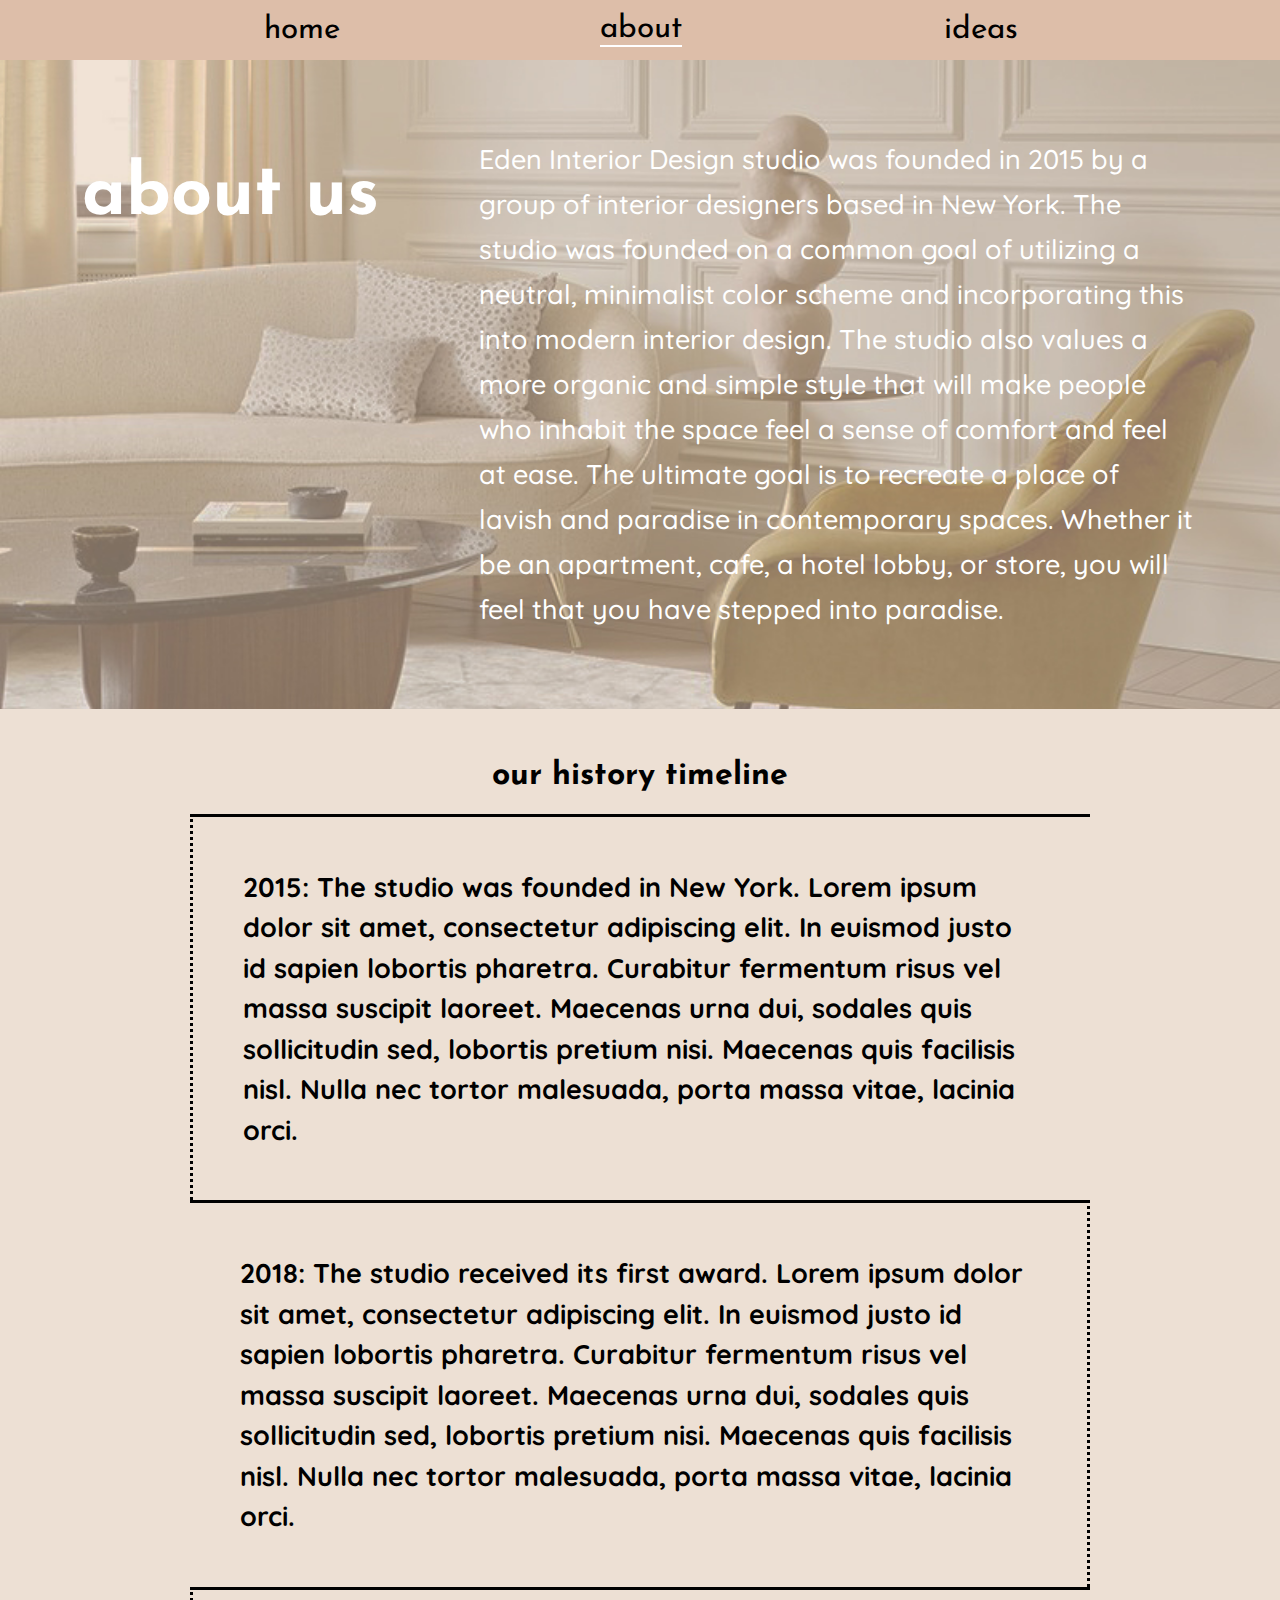
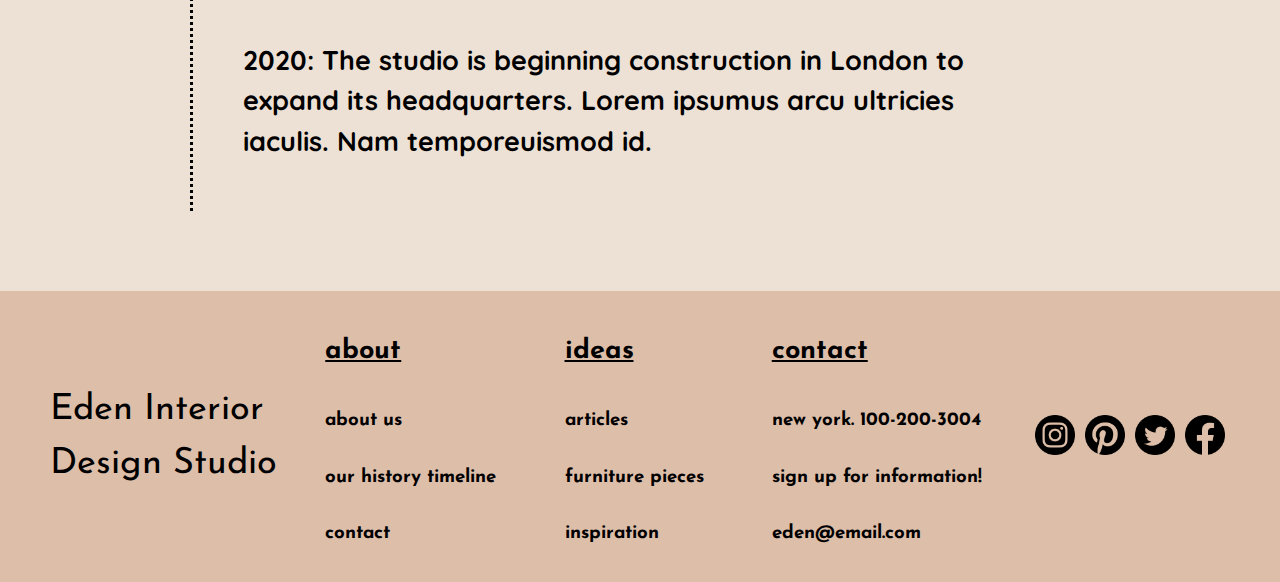
==== about.html @ f348c4e8 "website" ====
<!DOCTYPE html>
<html lang="en" dir="ltr">

<head>
  <meta charset="utf-8">
  <!--Link to style sheet-->
  <link rel="stylesheet" href="about.css">
  <!--Josefin Sans/heading font-->
  <link rel="preconnect" href="https://fonts.gstatic.com">
  <link href="https://fonts.googleapis.com/css2?family=Josefin+Sans&display=swap" rel="stylesheet">
  <!--Quicksand/body font-->
  <link rel="preconnect" href="https://fonts.gstatic.com">
  <link href="https://fonts.googleapis.com/css2?family=Josefin+Sans&family=Quicksand&display=swap" rel="stylesheet">
  <link rel="preconnect" href="https://fonts.gstatic.com">
  <link href="https://fonts.googleapis.com/css2?family=Quicksand:wght@500&display=swap" rel="stylesheet">
  <title>about</title>
</head>

<body>
  <!--container for everything-->
  <div class="mainContainer">

    <!--navigation menu at the top, only this part is a grid-->
    <div class="navContainer">
      <div class="navigation">
        <!--title-->
        <div class="home">
          <a href="index.html">home</a>
        </div>
        <!--about-->
        <div class="aboutLink">
          <a class="active" href="about.html">about</a>
        </div>
        <!--ideas-->
        <div class="ideasLink">
          <a href="ideas.html">ideas</a>
        </div>
      </div>
    </div>

    <!--about us section-->
    <div class="aboutUs">
      <h2>about us</h2>
      <p>Eden Interior Design studio was founded in 2015 by a group of interior
      designers based in New York. The studio was founded on a common goal of
      utilizing a neutral, minimalist color scheme and incorporating this into
      modern interior design. The studio also values a more organic and simple
      style that will make people who inhabit the space feel a sense of comfort
      and feel at ease. The ultimate goal is to recreate a place of lavish and
      paradise in contemporary spaces. Whether it be an apartment, cafe, a hotel
      lobby, or store, you will feel that you have stepped into paradise.</p>
    </div>

    <!--timeline to showcase history of the design studio-->
    <div class="timeline">
      <h1>our history timeline</h1>
      <h4>
        2015: The studio was founded in New York. Lorem ipsum dolor sit amet, consectetur adipiscing elit. In euismod justo id sapien lobortis pharetra. Curabitur fermentum risus vel massa suscipit laoreet. Maecenas urna dui, sodales quis sollicitudin sed, lobortis pretium nisi. Maecenas quis facilisis nisl. Nulla nec tortor malesuada, porta massa vitae, lacinia orci.</h4>
      <h4>
        2018: The studio received its first award. Lorem ipsum dolor sit amet, consectetur adipiscing elit. In euismod justo id sapien lobortis pharetra. Curabitur fermentum risus vel massa suscipit laoreet. Maecenas urna dui, sodales quis sollicitudin sed, lobortis pretium nisi. Maecenas quis facilisis nisl. Nulla nec tortor malesuada, porta massa vitae, lacinia orci.</h4>
      <h4>
        2020: The studio is beginning construction in London to expand its headquarters. Lorem ipsumus arcu ultricies
        iaculis. Nam temporeuismod id.</h4>
    </div>


    <!--contact-footer-->
    <div class="contactFooter">
      <!--title-->
      <div class="edenFooter">
        Eden Interior<br>Design Studio
      </div>
      <!--sections of the website-->
      <div class="aboutFooter">
        <h3>about</h3>
        <h3>about us</h3>
        <h3>our history timeline</h3>
        <h3>contact</h3>
      </div>
      <div class="ideasFooter">
        <h3>ideas</h3>
        <h3>articles</h3>
        <h3>furniture pieces</h3>
        <h3>inspiration</h3>
      </div>
      <!--contact info-->
      <div class="contact">
        <h3>contact</h3>
        <h3>new york. 100-200-3004</h3>
        <h3>sign up for information!</h3>
        <h3>eden@email.com</h3>
      </div>
      <!--social media icons w/ fake links-->
      <div class="socialMedia">
        <a href="#"><img src="Images/instagram.png" width="40vmin" height="40vmin"></a>
        <a href="#"><img src="Images/pinterest.png" width="40vmin" height="40vmin"></a>
        <a href="#"><img src="Images/twitter.png" width="40vmin" height="40vmin"></a>
        <a href="#"><img src="Images/facebook.png" width="40vmin" height="40vmin"></a>
      </div>
    </div>
</body>

</html>
---- about.css ----
body {
  margin: 0px;
  padding: 0px;
  background-color: #ede0d4;
}

/*navigation start*/
.navContainer {
  display: grid;
  grid-template-columns: 1fr;
  grid-template-rows: 60px;
}

.navigation {
  background-color: #ddbea9;
  display: grid;
  grid-column: 1/12;
  grid-row: 1/2;
  padding-top: 10px;
  padding-bottom: 10px;
}

.home {
  display: grid;
  grid-column: 3/5;
  align-items: center;
  width: 8vmin;
  font-size: 3.5vmin;
}

.aboutLink {
  display: grid;
  grid-column: 5/7;
  align-items: center;
  width: 9vmin;
  font-size: 3.5vmin;
}

.ideasLink {
  display: grid;
  grid-column: 7/9;
  align-items: center;
  width: 8vmin;
  font-size: 3.5vmin;
}

.aboutLink, .home, .ideasLink {
  font-family: Josefin Sans, sans-serif;
}

a:link {
  text-decoration: none;
  color: black;
}

a:visited {
  color: white;
  text-decoration: none;
}

a:hover {
  color: white;
  border-bottom: solid white 2px;
}

.active {
  color: white;
  border-bottom: solid white 2px;
}

/*navigation end*/
.aboutUs {
  background-image: url("Images/interior2.jpg");
  background-size: cover;
  display: flex;
  justify-content: center;
  color: white
}

h2 {
  margin-top: 0px;
  margin-bottom: 0px;
  font-size: 8vmin;
  font-family: Josefin Sans, sans-serif;
  display: flex;
  flex-direction: column;
  padding-top: 100px;
  padding-left: 50px;
  padding-right: 50px;
}

p {
  font-size: 3vmin;
  font-family: Quicksand, sans-serif;
  flex-direction: column;
  padding: 50px;
  width: 80vmin;
  line-height: 5vmin;
  font-weight: 500;
}

/*timeline code inspired by Lauren Chilcote https://codepen.io/letsbleachthis/pen/YJgNpv*/
.timeline {
  margin: auto;
  max-width: 100vmin;
  margin-bottom: 50px;
  background-color: #ede0d4;
  padding: 30px;
}

h4 {
  font-family: Quicksand, sans-serif;
  font-size: 3vmin;
  line-height: 4.5vmin;
  border-top: 3px solid black;
  border-image-slice: 1;
  border-width: 3px;
  margin: 0;
  counter-increment: section;
  position: relative;
}

h4:nth-child(odd) {
  border-right: 3px dotted black;
  padding-left: 0;
  padding: 50px;
}

h4:nth-child(even) {
  border-left: 3px dotted black;
  padding-right: 0;
  padding: 50px;
}

h4:first-child {
  border-top: 0;
}

h1 {
  font-family: Josefin Sans, sans-serif;
  text-align: center;
}

.contactFooter {
  background-color: #e6ccb2;
}

h3 {
  font-family: Josefin Sans, sans-serif;
}

/*footer start*/
.contactFooter {
  background-color: #ddbea9;
  display: flex;
  justify-content: space-between;
}

.edenFooter {
  display: flex;
  flex-direction: row;
  align-items: center;
  font-family: Josefin Sans, sans-serif;
  font-size: 4vmin;
  line-height: 6vmin;
  padding-left: 50px;
}

.aboutFooter {
  display: flex;
  flex-direction: column;
  padding: 20px;
}

.ideasFooter {
  display: flex;
  flex-direction: column;
  padding: 20px;
}

.contact {
  display: flex;
  flex-direction: column;
  padding: 20px;
}

.socialMedia {
  display: flex;
  flex-direction: row;
  align-items: center;
  padding-right: 50px;
}

.aboutFooter h3:first-of-type {
  text-decoration: underline;
  font-size: 3vmin;
}

.ideasFooter h3:first-of-type {
  text-decoration: underline;
  font-size: 3vmin;
}

.contact h3:first-of-type {
  text-decoration: underline;
  font-size: 3vmin;
}

.socialMedia img {
  padding: 5px;
}

/*footer end*/
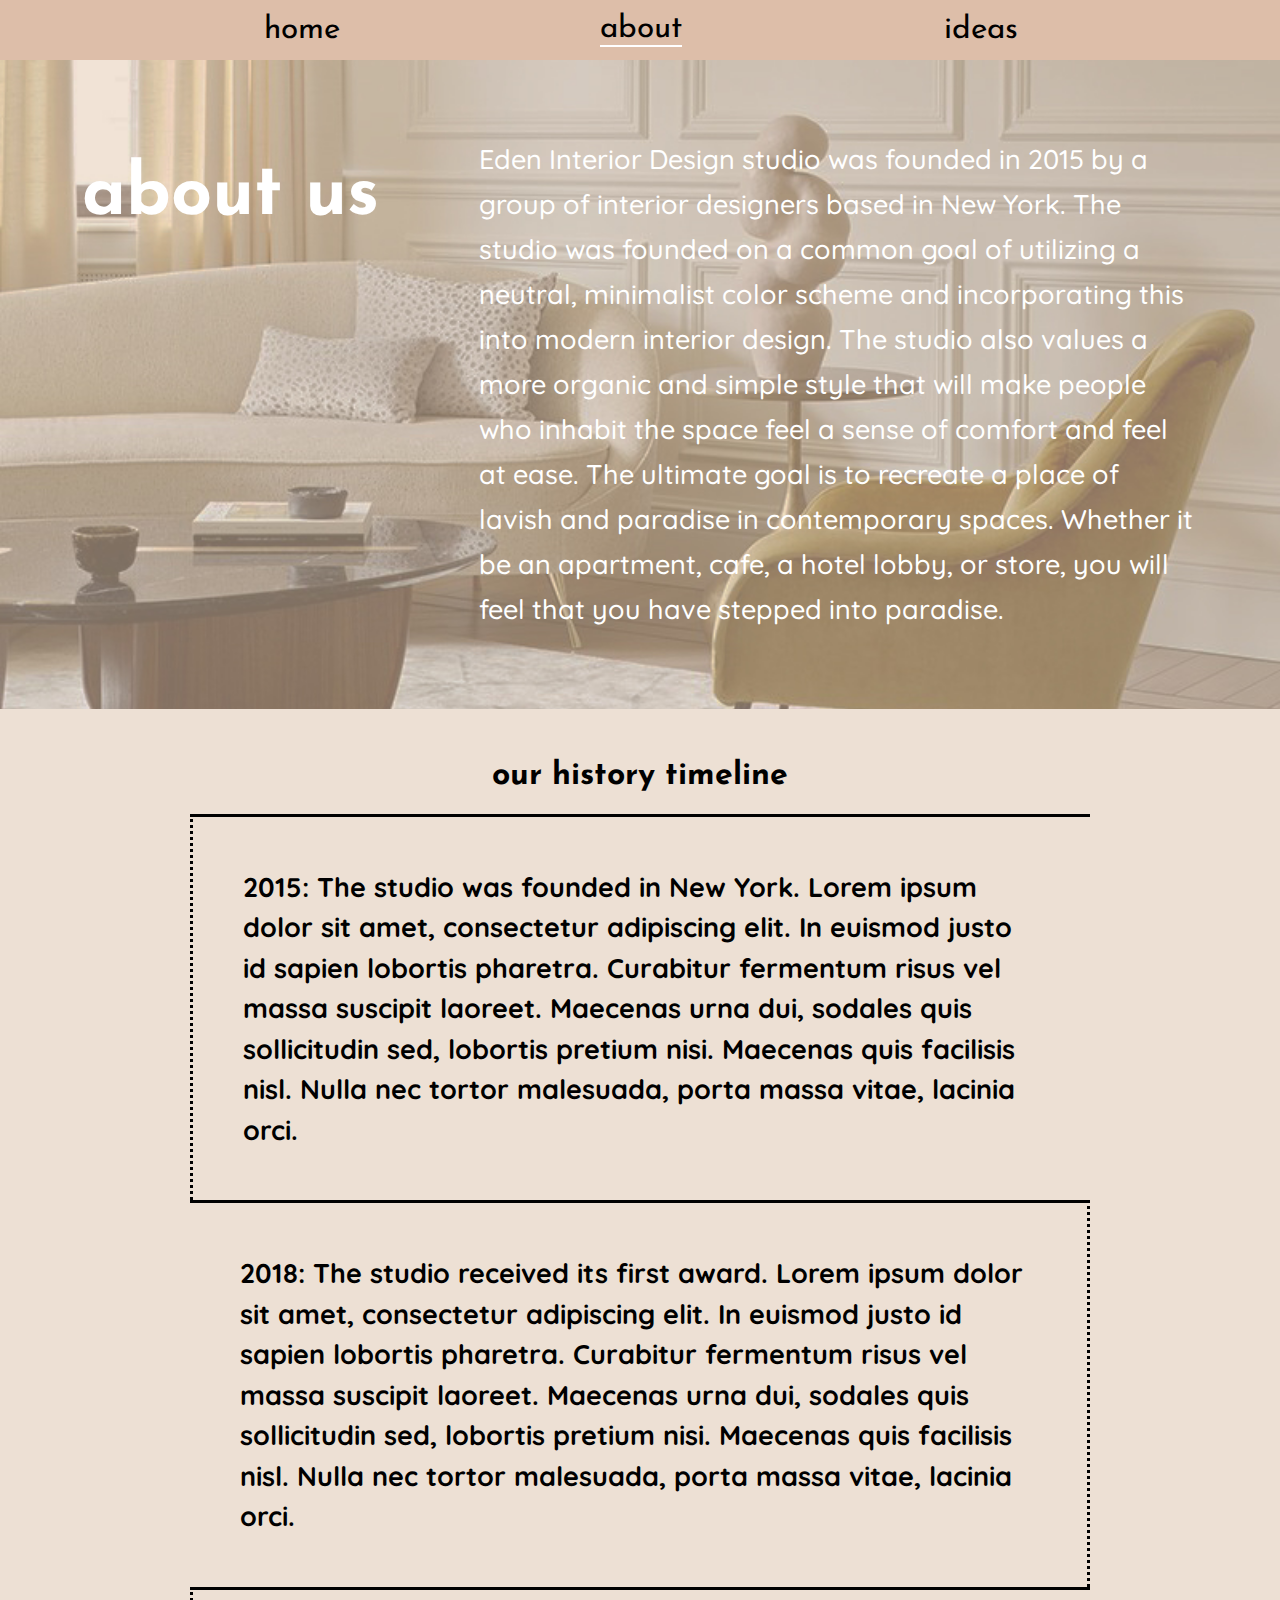
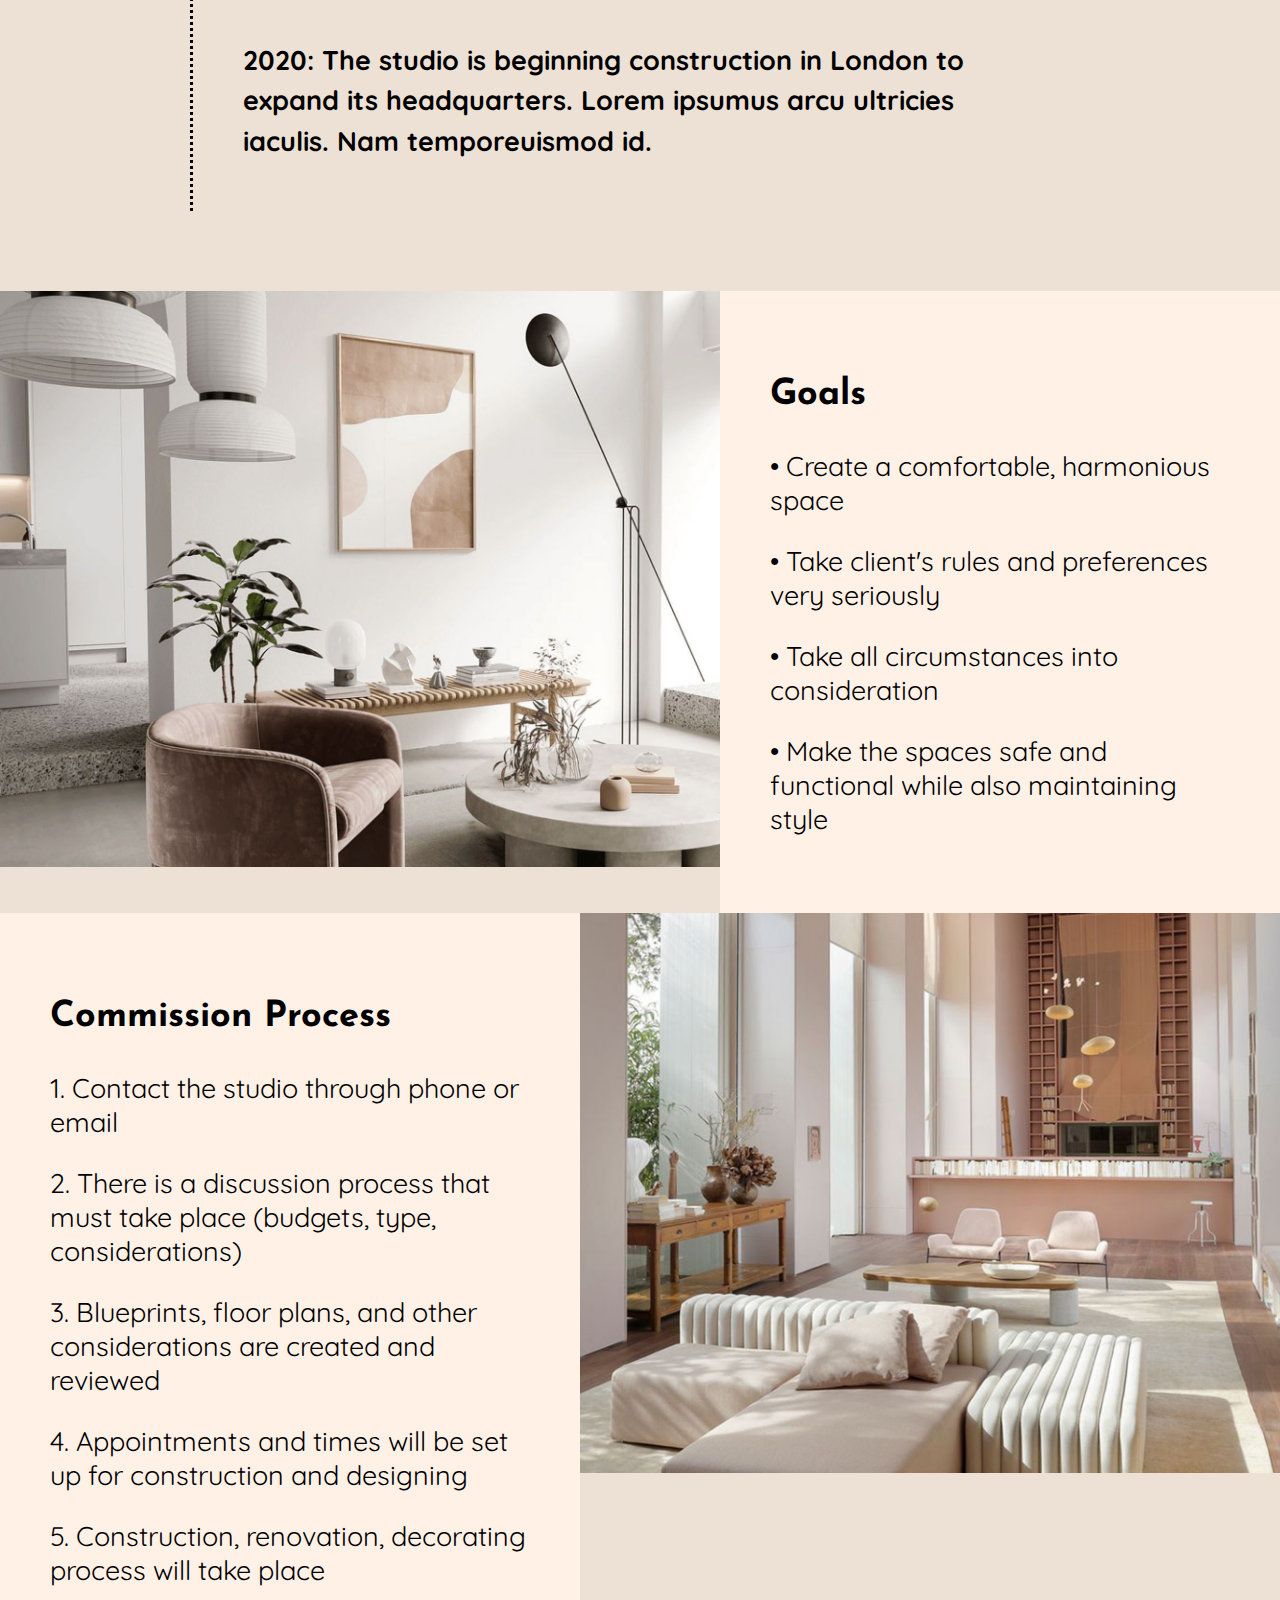
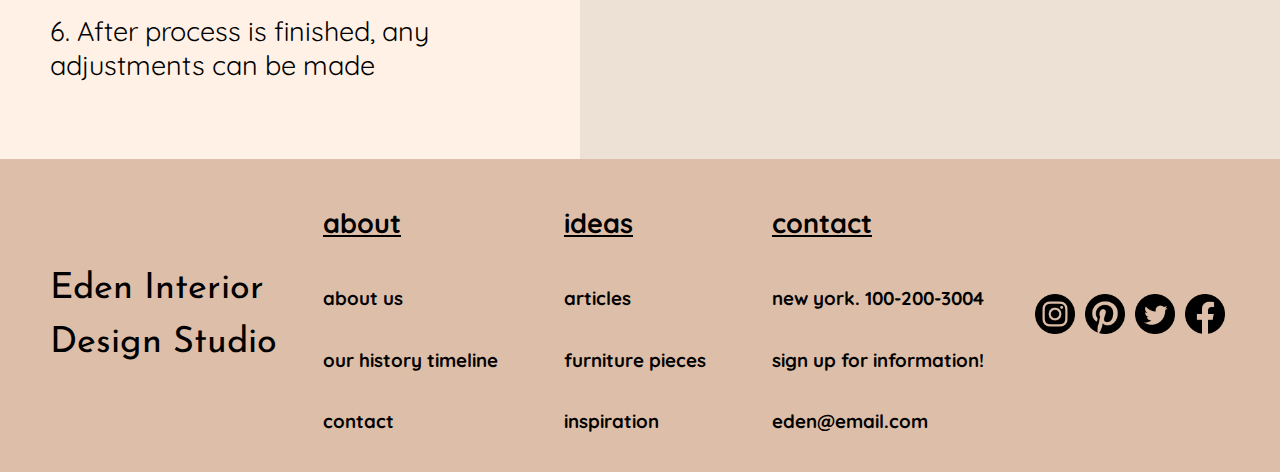
==== commit fc3269c3: "edited" ====
--- a/about.html
+++ b/about.html
@@ -63,6 +63,37 @@
         iaculis. Nam temporeuismod id.</h4>
     </div>
 
+<!--goals of the studio-->
+<div class="botSection">
+<div class="goalsSection">
+     <div class="goalsImg">
+       <img src="Images/goals.jpeg" width="720">
+     </div>
+        <div class="goalsDesc">
+       <h3>Goals</h3>
+       <p>• Create a comfortable, harmonious space</p>
+       <p>• Take client's rules and preferences very seriously</p>
+       <p>• Take all circumstances into consideration</p>
+       <p>• Make the spaces safe and functional while also maintaining style</p>
+     </div>
+</div>
+
+<!--commission process-->
+<div class="commSection">
+     <div class="commDesc">
+       <h3>Commission Process</h3>
+       <p>1. Contact the studio through phone or email</p>
+       <p>2. There is a discussion process that must take place (budgets, type, considerations)</p>
+       <p>3. Blueprints, floor plans, and other considerations are created and reviewed</p>
+       <p>4. Appointments and times will be set up for construction and designing</p>
+       <p>5. Construction, renovation, decorating process will take place</p>
+       <p>6. After process is finished, any adjustments can be made</p>
+     </div>
+     <div class="commImg">
+       <img src="Images/comm.jpeg" width="700">
+     </div>
+   </div>
+ </div>
 
     <!--contact-footer-->
     <div class="contactFooter">
--- a/about.css
+++ b/about.css
@@ -67,14 +67,14 @@
   color: white;
   border-bottom: solid white 2px;
 }
-
 /*navigation end*/
+
 .aboutUs {
   background-image: url("Images/interior2.jpg");
   background-size: cover;
   display: flex;
   justify-content: center;
-  color: white
+  color: white;
 }
 
 h2 {
@@ -89,7 +89,7 @@
   padding-right: 50px;
 }
 
-p {
+.aboutUs p {
   font-size: 3vmin;
   font-family: Quicksand, sans-serif;
   flex-direction: column;
@@ -141,12 +141,61 @@
   text-align: center;
 }
 
-.contactFooter {
-  background-color: #e6ccb2;
-}
-
-h3 {
-  font-family: Josefin Sans, sans-serif;
+.botSection {
+  width: 100%
+}
+
+.goalsSection {
+  display: flex;
+  flex-direction: row;
+}
+
+.goalsImg {
+  flex-direction: row;
+}
+
+.goalsDesc {
+  padding: 50px;
+  text-align: left;
+  font-family: Josefin Sans, sans-serif;
+  font-size: 4vmin;
+  flex-direction: row;
+  background-color: #fff1e6;
+}
+
+.goalsDesc h3 {
+  font-family: Josefin Sans, sans-serif;
+  text-align: left;
+  font-size: 4vmin;
+}
+
+.goalsDesc, .commDesc p {
+  font-family: Quicksand, sans-serif;
+  font-size: 3vmin;
+}
+
+.commSection {
+  display: flex;
+  flex-direction: row;
+}
+
+.commImg {
+  flex-direction: row;
+}
+
+.commDesc {
+  padding: 50px;
+  text-align: left;
+  font-family: Josefin Sans, sans-serif;
+  font-size: 4vmin;
+  flex-direction: row;
+  background-color: #fff1e6;
+}
+
+.commDesc h3 {
+  font-family: Josefin Sans, sans-serif;
+  text-align: left;
+  font-size: 4vmin;
 }
 
 /*footer start*/
@@ -210,4 +259,8 @@
   padding: 5px;
 }
 
+.contactFooter h3 {
+    font-family: Quicksand, sans-serif;
+}
+
 /*footer end*/
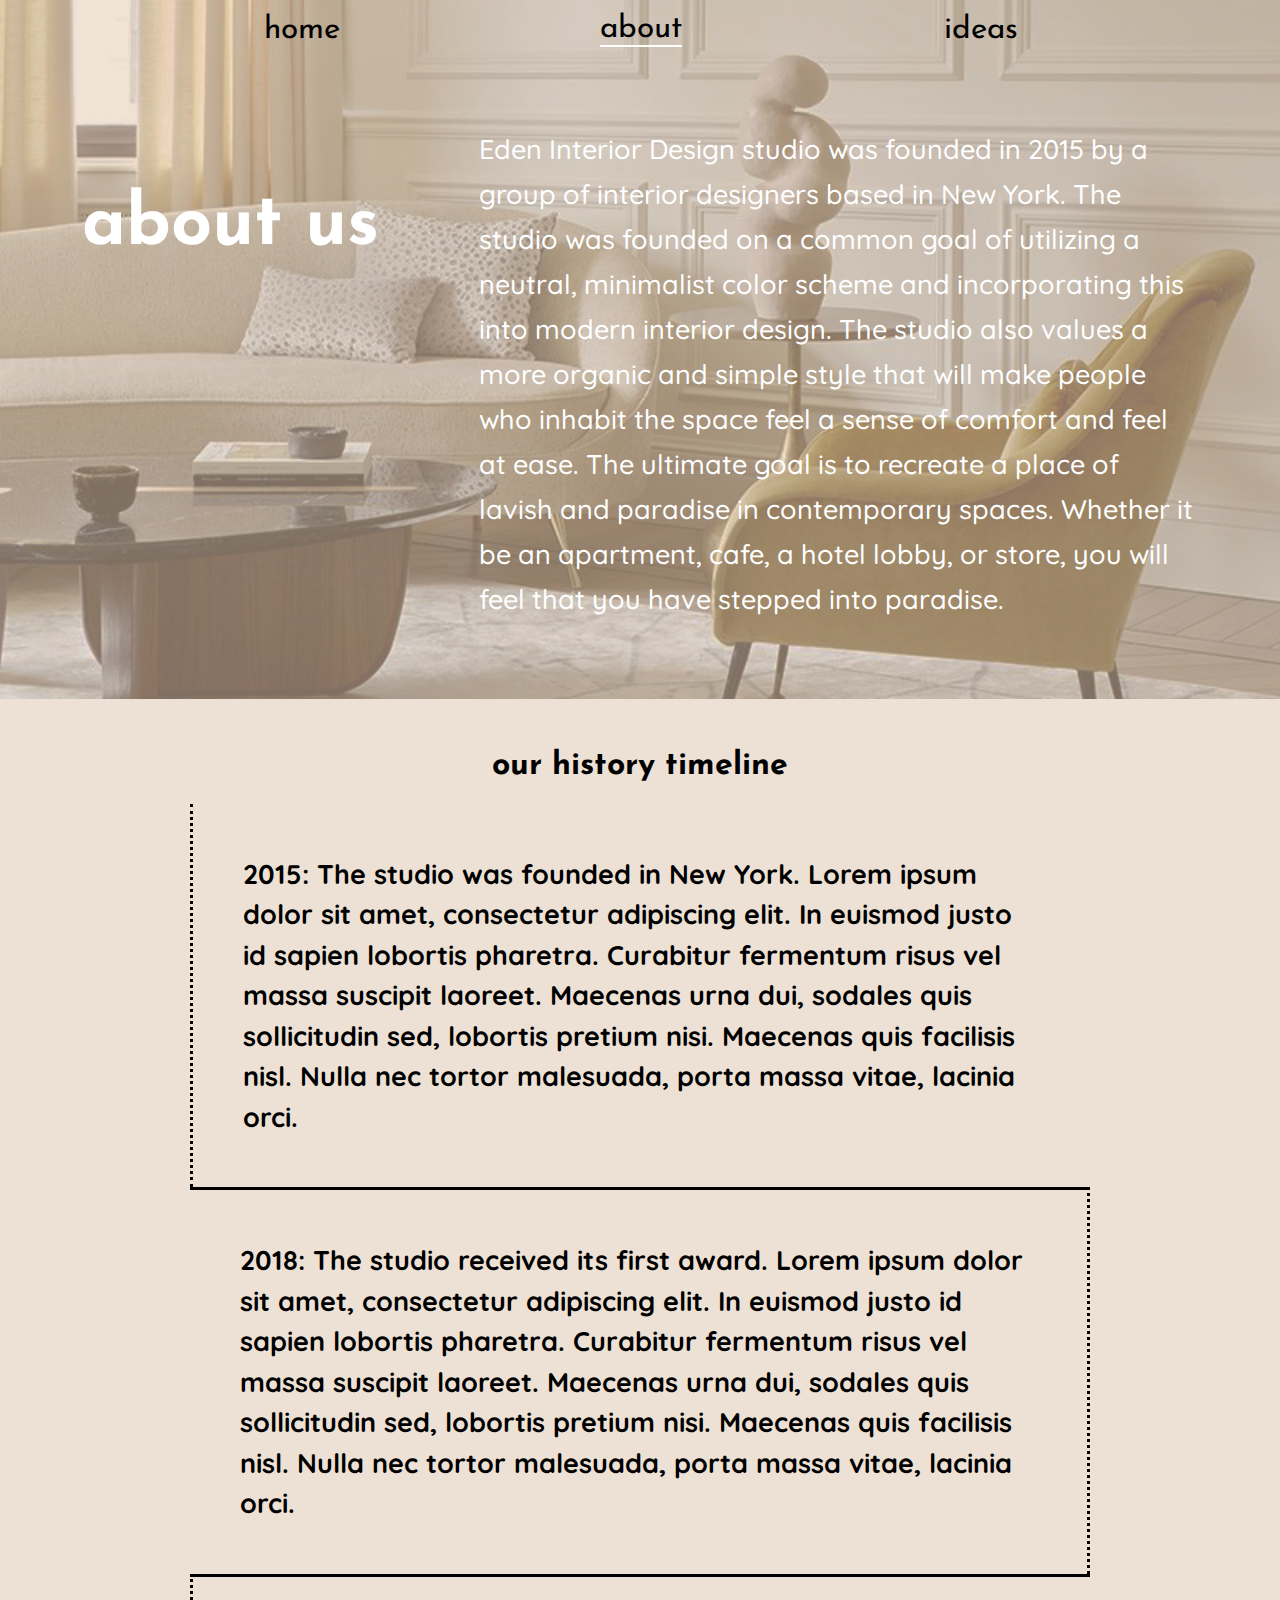
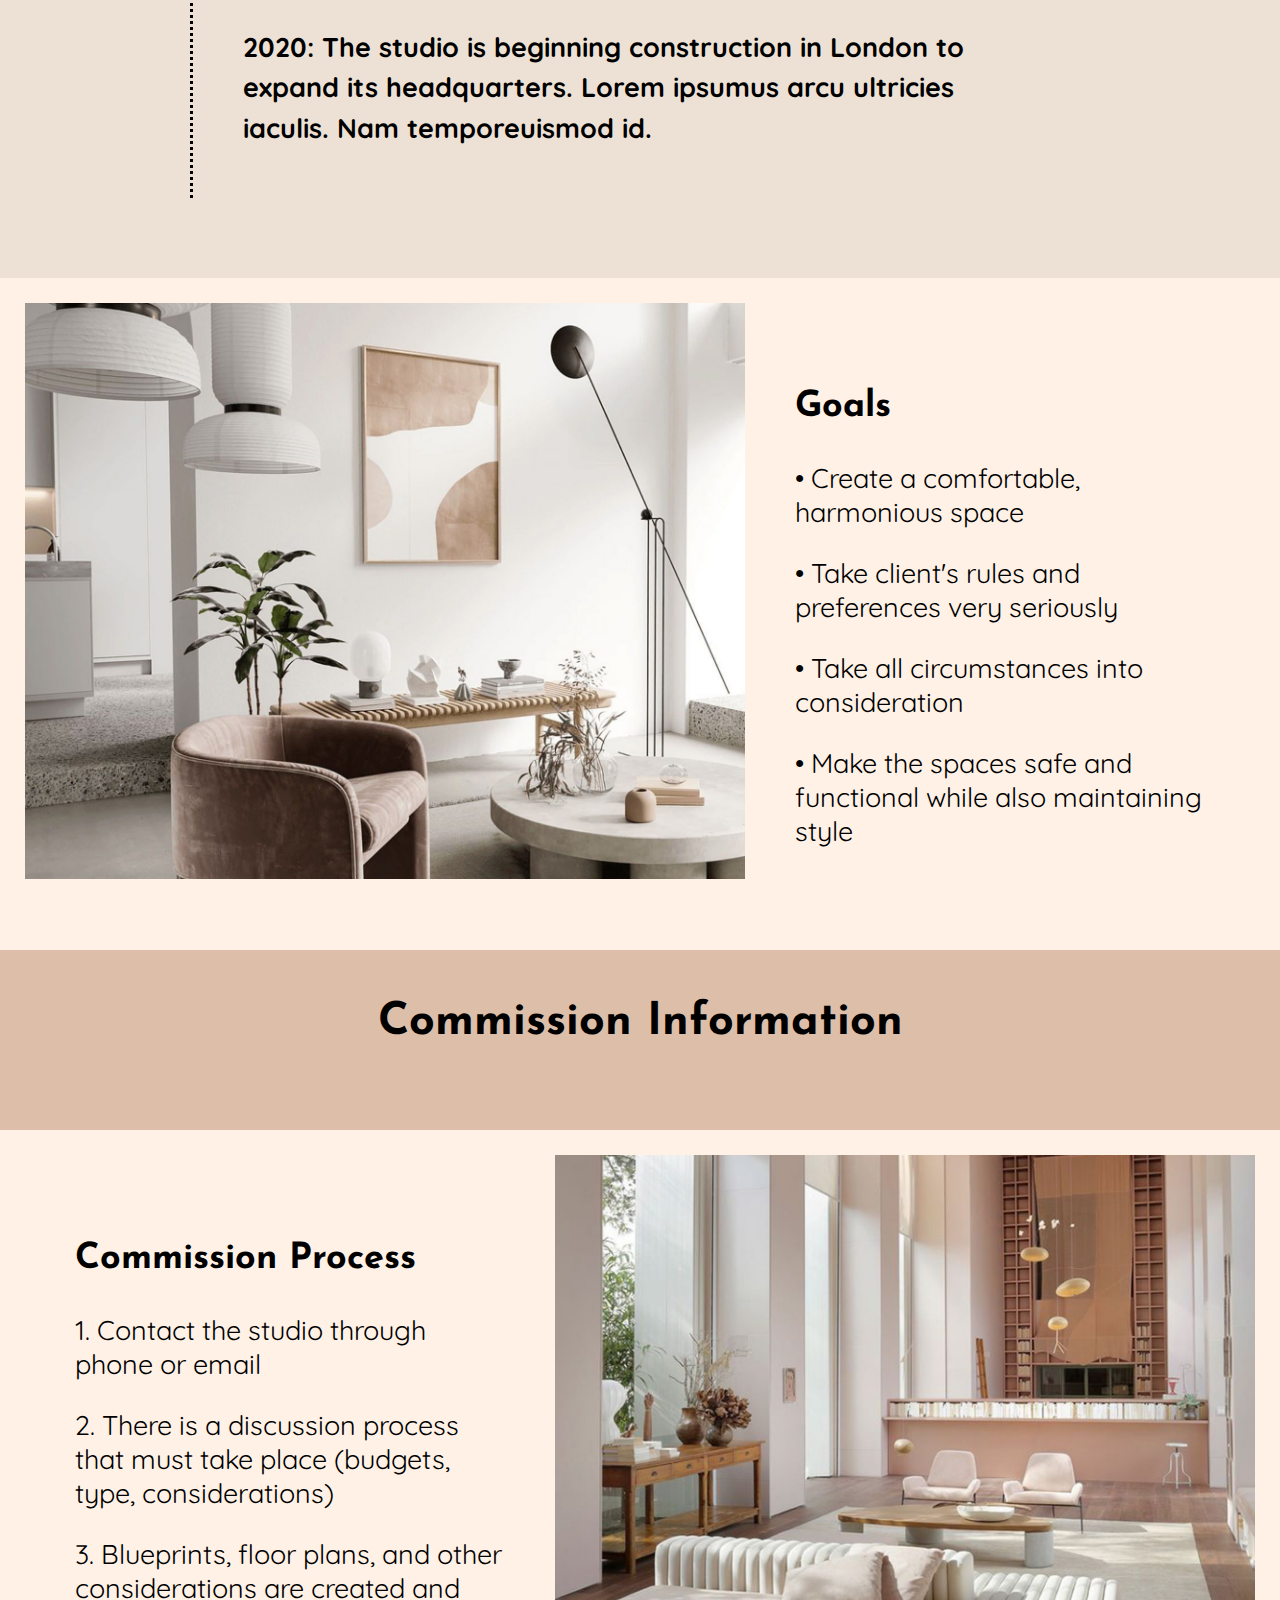
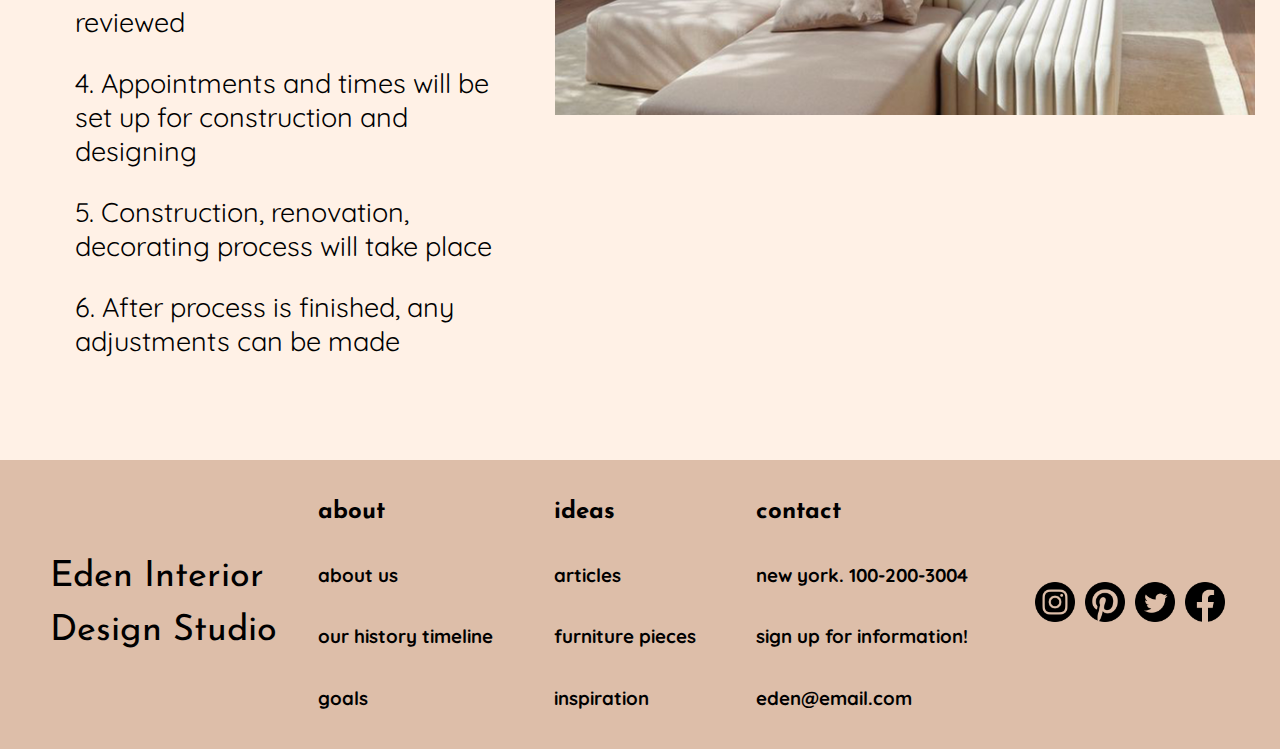
==== commit 8d1fdc3a: "feedback update" ====
--- a/about.html
+++ b/about.html
@@ -21,7 +21,7 @@
   <div class="mainContainer">
 
     <!--navigation menu at the top, only this part is a grid-->
-    <div class="navContainer">
+    <div class="topSection">
       <div class="navigation">
         <!--title-->
         <div class="home">
@@ -36,7 +36,6 @@
           <a href="ideas.html">ideas</a>
         </div>
       </div>
-    </div>
 
     <!--about us section-->
     <div class="aboutUs">
@@ -50,6 +49,7 @@
       paradise in contemporary spaces. Whether it be an apartment, cafe, a hotel
       lobby, or store, you will feel that you have stepped into paradise.</p>
     </div>
+  </div>
 
     <!--timeline to showcase history of the design studio-->
     <div class="timeline">
@@ -78,6 +78,11 @@
      </div>
 </div>
 
+<!--division-->
+<div class="divide">
+  <h1>Commission Information</h1>
+</div>
+
 <!--commission process-->
 <div class="commSection">
      <div class="commDesc">
@@ -103,23 +108,23 @@
       </div>
       <!--sections of the website-->
       <div class="aboutFooter">
-        <h3>about</h3>
-        <h3>about us</h3>
-        <h3>our history timeline</h3>
-        <h3>contact</h3>
+        <a href="about.html"><h2>about</h2></a>
+        <a href="about.html"><h3>about us</h3></a>
+        <a href="about.html"><h3>our history timeline</h3></a>
+        <a href="about.html"><h3>goals</h3></a>
       </div>
       <div class="ideasFooter">
-        <h3>ideas</h3>
-        <h3>articles</h3>
-        <h3>furniture pieces</h3>
-        <h3>inspiration</h3>
+        <a href="ideas.html"><h2>ideas</h2></a>
+        <a href="ideas.html"><h3>articles</h3></a>
+        <a href="ideas.html"><h3>furniture pieces</h3></a>
+        <a href="ideas.html"><h3>inspiration</h3></a>
       </div>
       <!--contact info-->
       <div class="contact">
-        <h3>contact</h3>
-        <h3>new york. 100-200-3004</h3>
+        <h2>contact</h2>
+        <a href="https://goo.gl/maps/3KFXocj4p8dcLFqP6"><h3>new york. 100-200-3004</h3></a>
         <h3>sign up for information!</h3>
-        <h3>eden@email.com</h3>
+        <a href="https://www.google.com/webhp?hl=en&sa=X&ved=0ahUKEwjugs2hsNjvAhWLVc0KHXc4D_QQPAgI"><h3>eden@email.com</h3</a>
       </div>
       <!--social media icons w/ fake links-->
       <div class="socialMedia">
--- a/about.css
+++ b/about.css
@@ -5,14 +5,14 @@
 }
 
 /*navigation start*/
-.navContainer {
-  display: grid;
-  grid-template-columns: 1fr;
-  grid-template-rows: 60px;
+.topSection {
+  display: grid;
+  grid-template-columns: repeat(11, 1fr);
+  grid-template-rows: 60px 300px 1fr;
 }
 
 .navigation {
-  background-color: #ddbea9;
+  background-color: transparent;
   display: grid;
   grid-column: 1/12;
   grid-row: 1/2;
@@ -48,22 +48,22 @@
   font-family: Josefin Sans, sans-serif;
 }
 
-a:link {
+.navigation a:link {
   text-decoration: none;
   color: black;
 }
 
-a:visited {
-  color: white;
-  text-decoration: none;
-}
-
-a:hover {
+.navigation a:visited {
+  color: white;
+  text-decoration: none;
+}
+
+.navigation a:hover {
   color: white;
   border-bottom: solid white 2px;
 }
 
-.active {
+.navigation .active {
   color: white;
   border-bottom: solid white 2px;
 }
@@ -72,19 +72,20 @@
 .aboutUs {
   background-image: url("Images/interior2.jpg");
   background-size: cover;
+  grid-area: 1/1/4/12;
+  z-index: -1;
   display: flex;
   justify-content: center;
-  color: white;
-}
-
-h2 {
-  margin-top: 0px;
-  margin-bottom: 0px;
+  padding-top: 50px;
+  color: white;
+}
+
+.aboutUs h2 {
   font-size: 8vmin;
   font-family: Josefin Sans, sans-serif;
   display: flex;
   flex-direction: column;
-  padding-top: 100px;
+  padding-top: 80px;
   padding-left: 50px;
   padding-right: 50px;
 }
@@ -132,7 +133,7 @@
   padding: 50px;
 }
 
-h4:first-child {
+h4:first-of-type {
   border-top: 0;
 }
 
@@ -142,12 +143,13 @@
 }
 
 .botSection {
-  width: 100%
+  background-color: #fff1e6;
 }
 
 .goalsSection {
   display: flex;
   flex-direction: row;
+  padding: 25px;
 }
 
 .goalsImg {
@@ -177,6 +179,7 @@
 .commSection {
   display: flex;
   flex-direction: row;
+  padding: 25px;
 }
 
 .commImg {
@@ -240,21 +243,6 @@
   padding-right: 50px;
 }
 
-.aboutFooter h3:first-of-type {
-  text-decoration: underline;
-  font-size: 3vmin;
-}
-
-.ideasFooter h3:first-of-type {
-  text-decoration: underline;
-  font-size: 3vmin;
-}
-
-.contact h3:first-of-type {
-  text-decoration: underline;
-  font-size: 3vmin;
-}
-
 .socialMedia img {
   padding: 5px;
 }
@@ -263,4 +251,38 @@
     font-family: Quicksand, sans-serif;
 }
 
+.contactFooter a:link {
+  text-decoration: none;
+  color: black;
+}
+
+.contactFooter a:visited {
+  color: black;
+  text-decoration: none;
+}
+
+.contactFooter a:hover {
+  color: white;
+  text-decoration: none;
+}
+
+.contactFooter .active {
+  color: white;
+}
+
+h2 {
+  font-family: Josefin Sans, sans-serif;
+}
 /*footer end*/
+
+.divide {
+  height: 20vmin;
+  background-color: #ddbea9;
+  align-items: center;
+}
+
+.divide h1 {
+  padding: 50px;
+  margin: 0;
+  font-size: 5vmin;
+}
